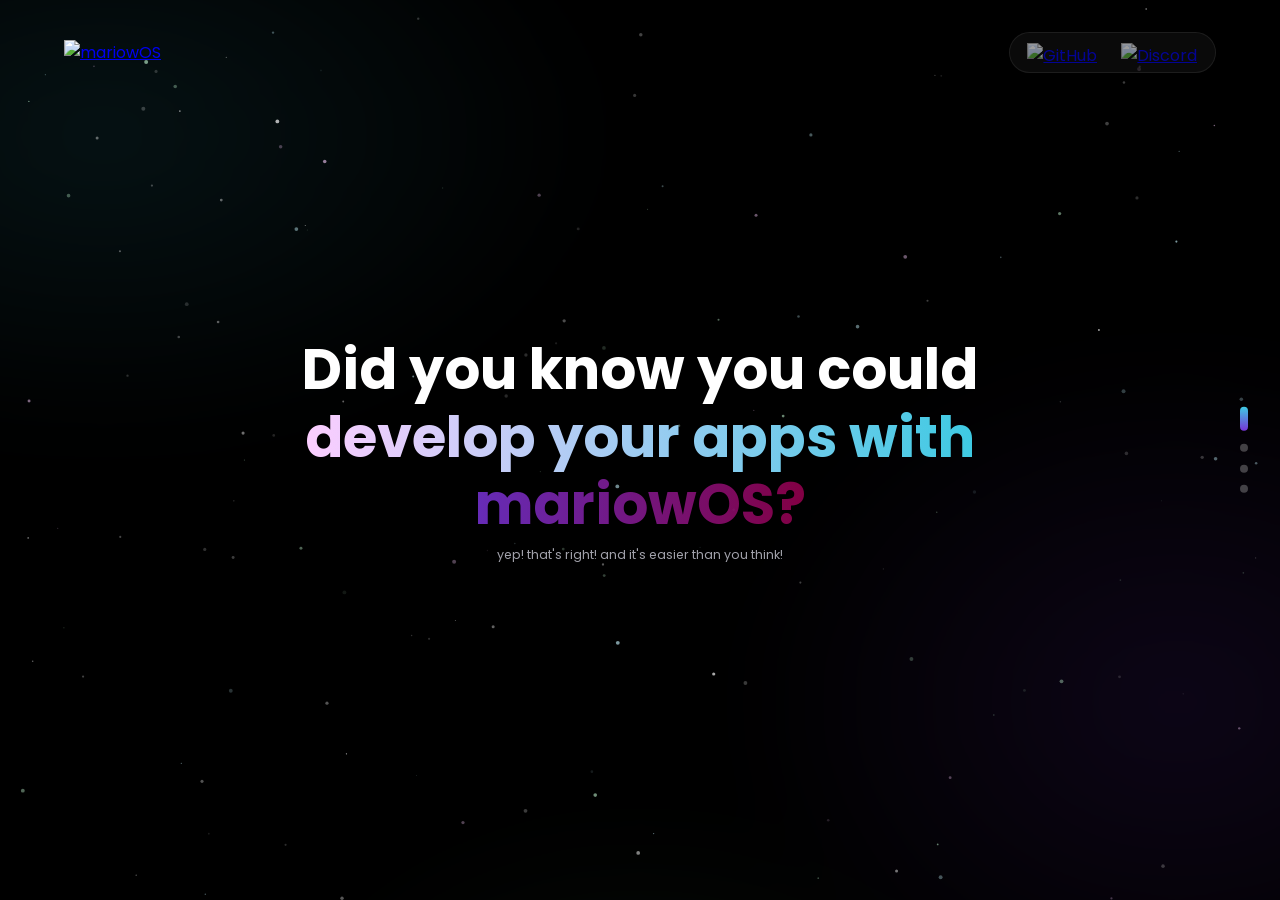
==== developers/index.html @ f4af9833 "Merge pull request #4 from diegoolivaa/main Fixed Design Flaws Part Two" ====
<!DOCTYPE html>
<html lang="en">

<head>
    <meta charset="UTF-8">
    <meta name="viewport" content="width=device-width, initial-scale=1.0">
    <title>mariowOS - Developer Page</title>
    <!-- Import Poppins Font -->
    <link rel="preconnect" href="https://fonts.googleapis.com">
    <link rel="preconnect" href="https://fonts.gstatic.com" crossorigin>
    <link href="https://fonts.googleapis.com/css2?family=Poppins:wght@400;600;700&display=swap" rel="stylesheet">
    <style>
        :root {
            --bg: #000000;
            --text-main: #ffffff;
            --text-sub: #a1a1aa;
            --border: rgba(255, 255, 255, 0.08);
            --glass: rgba(255, 255, 255, 0.04);
            --ease: cubic-bezier(0.16, 1, 0.3, 1);
        }

        html {
            -webkit-font-smoothing: antialiased;
        }

        ::selection {
            background: rgba(62, 202, 227, 0.35);
            color: #fff;
        }

        * {
            margin: 0;
            padding: 0;
            box-sizing: border-box;
            font-family: 'Poppins', sans-serif;
        }

        body {
            background-color: var(--bg);
            color: var(--text-main);
            overflow: hidden;
        }

        a:focus-visible {
            outline: 2px solid rgba(255, 255, 255, 0.6);
            outline-offset: 4px;
            border-radius: 8px;
        }

        /* Soft aurora glow behind the stars */
        .aurora {
            position: fixed;
            inset: -20%;
            z-index: 0;
            pointer-events: none;
            background:
                radial-gradient(40% 35% at 20% 25%, rgba(62, 202, 227, 0.09), transparent 70%),
                radial-gradient(35% 40% at 80% 70%, rgba(120, 52, 216, 0.11), transparent 70%),
                radial-gradient(30% 30% at 50% 100%, rgba(141, 255, 171, 0.05), transparent 70%);
            filter: blur(40px);
            animation: auroraDrift 30s ease-in-out infinite alternate;
        }

        @keyframes auroraDrift {
            0% {
                transform: translate3d(0, 0, 0) scale(1);
            }

            100% {
                transform: translate3d(-4%, 3%, 0) scale(1.08);
            }
        }

        @keyframes rotateAnim {
            0% {
                transform: rotate(0deg) scale(1);
            }

            25% {
                transform: rotate(-5deg) scale(1.1);
            }

            50% {
                transform: rotate(0deg) scale(1.15);
            }

            75% {
                transform: rotate(5deg) scale(1.1);
            }

            100% {
                transform: rotate(0deg) scale(1);
            }
        }

        /* Top Navigation Header */
        .top-nav {
            position: fixed;
            top: 0;
            left: 0;
            width: 100%;
            padding: 2rem 4rem;
            display: flex;
            justify-content: space-between;
            align-items: center;
            z-index: 100;
            pointer-events: none;
        }

        .nav-logo,
        .nav-links a {
            pointer-events: auto;
        }

        .nav-logo {
            height: 20px;
            width: auto;
            object-fit: contain;
        }

        .nav-links {
            display: flex;
            gap: 1.5rem;
            align-items: center;
            padding: 0.6rem 1.1rem;
            border-radius: 999px;
            background: var(--glass);
            border: 1px solid var(--border);
            backdrop-filter: blur(12px);
            -webkit-backdrop-filter: blur(12px);
            pointer-events: auto;
        }

        .nav-links a {
            display: flex;
        }

        .nav-links img {
            height: 20px;
            width: auto;
            object-fit: contain;
            opacity: 0.6;
            transition: opacity 0.3s ease, transform 0.3s var(--ease);
        }

        .nav-links img:hover {
            opacity: 1;
            transform: translateY(-1px);
        }

        /* Section progress dots */
        .section-dots {
            position: fixed;
            right: 2rem;
            top: 50%;
            transform: translateY(-50%);
            display: flex;
            flex-direction: column;
            gap: 0.8rem;
            z-index: 100;
        }

        .section-dots button {
            width: 8px;
            height: 8px;
            border-radius: 999px;
            border: none;
            padding: 0;
            cursor: pointer;
            background: rgba(255, 255, 255, 0.25);
            transition: height 0.5s var(--ease), background 0.5s ease;
        }

        .section-dots button:hover {
            background: rgba(255, 255, 255, 0.6);
        }

        .section-dots button.active {
            height: 24px;
            background: linear-gradient(180deg, #3ECAE3 0%, #7834D8 100%);
        }

        /* Interactive Star Canvas */
        #star-canvas {
            position: fixed;
            top: 0;
            left: 0;
            width: 100%;
            height: 100vh;
            height: 100dvh;
            z-index: 0;
            pointer-events: none;
        }

        /* Fullscreen Scroll Setup with Scrollbar Completely Hidden */
        .scroll-container {
            height: 100vh;
            height: 100dvh;
            width: 100%;
            overflow-y: scroll;
            scroll-snap-type: y mandatory;
            scroll-behavior: smooth;
            position: relative;
            z-index: 10;
            -ms-overflow-style: none;
            scrollbar-width: none;
        }

        .scroll-container::-webkit-scrollbar {
            display: none;
        }

        section {
            height: 100vh;
            height: 100dvh;
            width: 100%;
            scroll-snap-align: start;
            scroll-snap-stop: always;
            display: flex;
            flex-direction: column;
            justify-content: center;
            align-items: center;
            position: relative;
            padding: 0 10%;
        }

        /* ACode section: grows if the content needs more room, so nothing is ever clipped */
        section.acode-section {
            height: auto;
            min-height: 100vh;
            min-height: 100dvh;
            padding: 4.5rem 10% 1.5rem;
        }

        /* Footer section: short, snaps to the END so it can always be reached */
        section.footer-section {
            height: auto;
            min-height: 0;
            justify-content: flex-end;
            padding: 2rem 10% 0;
            scroll-snap-align: end;
            scroll-snap-stop: normal;
        }

        /* Silky smooth scroll animation states */
        .fade-element {
            opacity: 0;
            transform: translateY(40px);
            transition: opacity 1.6s cubic-bezier(0.16, 1, 0.3, 1), transform 1.6s cubic-bezier(0.16, 1, 0.3, 1);
        }

        /* transform: none (not translateY(0)) so the element isn't left on a blurry GPU layer */
        .fade-element.visible {
            opacity: 1;
            transform: none;
        }

        /* Main Container */
        .main-container {
            position: relative;
            z-index: 10;
            display: flex;
            flex-direction: column;
            align-items: center;
            justify-content: center;
            max-width: 1200px;
            margin: 0 auto;
            width: 100%;
            gap: clamp(2rem, 5vw, 4rem);
        }

        /* Image frame.
           Its width is worked out from the screenshot's real aspect ratio (--img-ratio, set by the
           script below), so the image is as big as the screen allows, without bars, cropping or stretching. */
        .acode-wrap {
            --pad: clamp(0.45rem, 1.2vw, 0.8rem);
            --img-h: max(16rem, calc(100vh - 20rem));
            position: relative;
            isolation: isolate;
            width: min(100%, calc(var(--img-h) * var(--img-ratio, 1.7778) + var(--pad) * 2 + 2px));
            margin: clamp(0.6rem, 2vw, 1.2rem) auto;
            padding: var(--pad);
            overflow: hidden;
            border: 1px solid rgba(255, 255, 255, 0.14);
            border-radius: 22px;
            background: linear-gradient(145deg, rgba(255, 255, 255, 0.1), rgba(255, 255, 255, 0.025));
            box-shadow: 0 24px 80px rgba(0, 0, 0, 0.4), inset 0 1px rgba(255, 255, 255, 0.08);
        }

        @supports (height: 100dvh) {
            .acode-wrap {
                --img-h: max(16rem, calc(100dvh - 20rem));
            }
        }

        .acode-wrap::before {
            content: "";
            position: absolute;
            inset: 18% 10%;
            z-index: -1;
            border-radius: inherit;
            background: linear-gradient(90deg, #ff4400, #0059ff);
            filter: blur(48px);
            opacity: 0.3;
            pointer-events: none;
        }

        .ui-image {
            display: block;
            width: 100%;
            height: auto;
            border-radius: 15px;
            image-rendering: auto;
        }

        /* Section Blocks */
        .download-section {
            text-align: center;
            width: 100%;
            max-width: 850px;
            padding: 1rem 0;
        }

        #present {
            overflow: hidden;
            border-top: 1px solid rgba(255, 255, 255, 0.08);
            border-bottom: 1px solid rgba(255, 255, 255, 0.08);
            background: radial-gradient(ellipse at center, rgba(62, 202, 227, 0.1), transparent 58%);
        }

        #acode {
            width: 100%;
            display: grid;
            place-items: center;
            padding: 0.5rem 0;
        }

        #acode .fade-element {
            width: 100%;
            max-width: 1200px;
            margin-inline: auto;
            text-align: center;
            padding: clamp(1rem, 2.4vw, 1.6rem);
            border: 1px solid var(--border);
            border-radius: 28px;
            background: linear-gradient(155deg, rgba(255, 255, 255, 0.055), rgba(255, 255, 255, 0.015));
            box-shadow: 0 24px 70px rgba(0, 0, 0, 0.24);
        }

        #acode h3 {
            margin: 0 0 0.6rem;
            font-size: clamp(1.4rem, 3vw, 2.2rem);
            line-height: 1.2;
            letter-spacing: -0.035em;
        }

        #acode .fade-element>p {
            max-width: 650px;
            margin: 0 auto;
            line-height: 1.6;
        }

        #acode .fade-element>p strong {
            color: #fff;
        }

        .present-copy {
            position: relative;
            z-index: 1;
            padding: 2rem;
            text-align: center;
            clip-path: inset(0 50% 0 50%);
            opacity: 0;
            transform: translateY(24px) scale(0.96);
            transition: clip-path 1.1s var(--ease), opacity 0.7s ease, transform 1s var(--ease);
        }

        #present.is-visible .present-copy {
            clip-path: inset(0);
            opacity: 1;
            transform: translateY(0) scale(1);
        }

        .present-copy p {
            margin-bottom: 0.75rem;
            color: #b9dff0;
            font-size: 0.85rem;
            letter-spacing: 0.28em;
            text-transform: uppercase;
        }

        .present-copy h2 {
            margin: 0;
            font-size: clamp(2.5rem, 8vw, 6.5rem);
            line-height: 1.05;
            letter-spacing: -0.055em;
            background: linear-gradient(100deg, #fff 15%, #bcecff 50%, #d8b8ff 85%);
            -webkit-background-clip: text;
            background-clip: text;
            -webkit-text-fill-color: transparent;
            color: transparent;
        }

        .present-confetti {
            position: absolute;
            inset: 0;
            z-index: 0;
            width: 100%;
            height: 100%;
            pointer-events: none;
        }

        .present-scroll-hint {
            position: absolute;
            bottom: 2rem;
            left: 50%;
            transform: translateX(-50%);
            color: rgba(255, 255, 255, 0.55);
            font-size: 0.72rem;
            letter-spacing: 0.16em;
            text-transform: uppercase;
        }

        h1 {
            font-size: clamp(2rem, 4vw + 1rem, 3.5rem);
            font-weight: 700;
            margin-bottom: 0.4rem;
            line-height: 1.2;
        }

        h2 {
            font-size: clamp(1.4rem, 2.5vw + 0.5rem, 2rem);
            font-weight: 700;
            margin-bottom: 0.4rem;
        }

        p {
            font-size: clamp(0.9rem, 1vw + 0.2rem, 1.1rem);
            color: var(--text-sub);
            line-height: 1.4;
        }

        /* Gradients */
        .text-gradient-switch {
            background: linear-gradient(90deg, #FCCEFF 0%, #3ECAE3 100%);
            -webkit-background-clip: text;
            background-clip: text;
            -webkit-text-fill-color: transparent;
        }

        .text-gradient-bounce {
            display: inline-block;
            background: linear-gradient(90deg, #7834D8 0%, #99004F 100%);
            -webkit-background-clip: text;
            background-clip: text;
            -webkit-text-fill-color: transparent;
            opacity: 0.85;
            transition: transform 0.4s var(--ease), opacity 0.3s ease;
        }

        .text-gradient-bounce:hover {
            opacity: 1;
        }

        /* Footer */
        footer {
            width: 100%;
            max-width: 1200px;
            display: flex;
            justify-content: space-between;
            align-items: flex-end;
            padding-bottom: 3vh;
            border-top: 1px solid rgba(255, 255, 255, 0.1);
            padding-top: 2rem;
            font-size: 0.85rem;
        }

        .footer-lists {
            display: flex;
            gap: 3rem;
        }

        .footer-lists ul {
            list-style-type: none;
            color: var(--text-sub);
        }

        .footer-lists li {
            margin-bottom: 0.5rem;
        }

        .footer-right {
            text-align: right;
            display: flex;
            flex-direction: column;
            gap: 0.5rem;
        }

        .footer-right a {
            color: var(--text-sub);
            text-decoration: none;
            transition: color 0.3s ease;
        }

        .footer-right a:hover {
            color: var(--text-main);
        }

        /* --- Mobile Responsive Layout --- */
        @media (max-width: 900px) {
            .top-nav {
                padding: 1.5rem 2rem;
            }

            .nav-links {
                padding: 0.5rem 0.9rem;
                gap: 1.1rem;
            }

            section {
                padding: 5rem 5% 3rem 5%;
                height: auto;
                min-height: 100vh;
                min-height: 100dvh;
            }

            section.acode-section {
                padding: 5rem 5% 2rem 5%;
            }

            section.footer-section {
                min-height: 0;
                padding: 1.5rem 5% 0;
            }

            #present {
                height: auto;
                min-height: 68vh;
                min-height: 68dvh;
            }

            #acode .fade-element {
                padding: 1.4rem 1rem;
                border-radius: 22px;
            }

            .acode-wrap {
                width: 100%;
                border-radius: 16px;
            }

            .ui-image {
                border-radius: 10px;
            }

            h1 {
                font-size: 1.8rem;
            }

            h2 {
                font-size: 1.4rem;
            }

            footer {
                flex-direction: column;
                align-items: center;
                text-align: center;
                gap: 1.5rem;
                padding-top: 1.5rem;
            }

            .footer-lists {
                flex-direction: column;
                gap: 1rem;
            }

            .footer-right {
                text-align: center;
            }

            .section-dots {
                display: none;
            }
        }

        @media (prefers-reduced-motion: reduce) {

            *,
            *::before,
            *::after {
                animation: none !important;
                transition-duration: 0.01ms !important;
            }

            .scroll-container {
                scroll-behavior: auto;
            }
        }
    </style>
</head>

<body>

    <!-- Header Navigation -->
    <header class="top-nav">
        <a href="https://mariowos.github.io/">
            <img src="./mariowos-icon.png" alt="mariowOS" class="nav-logo">
        </a>
        <div class="nav-links">
            <a href="https://github.com/mariowOS/" target="_blank" rel="noopener noreferrer"><img src="./github.webp"
                    alt="GitHub"></a>
            <a href="https://discord.gg/QxjDUeQGMu" target="_blank" rel="noopener noreferrer"><img src="./discord.webp"
                    alt="Discord"></a>
        </div>
    </header>

    <div class="aurora" aria-hidden="true"></div>
    <canvas id="star-canvas"></canvas>

    <!-- Section progress dots -->
    <nav class="section-dots" aria-label="Sections"></nav>

    <div class="scroll-container">
        <!-- Section 1: Intro -->
        <section>
            <div class="main-container">
                <div class="download-section fade-element visible">
                    <h1>Did you know you could <br><span class="text-gradient-switch">develop your apps with
                        </span><span class="text-gradient-bounce"> mariowOS?</span></h1>
                    <p style="margin-top: 0.5rem; font-size: 0.78rem;">yep! that's right! and it's easier than you
                        think!</p>
                </div>
            </div>
        </section>

        <!-- Section 2: Present -->
        <section id="present" aria-label="Introducing ACode">
            <canvas class="present-confetti" aria-hidden="true"></canvas>
            <div class="present-copy">
                <p>for mariowOS devs</p>
                <h2>meet ACode</h2>
            </div>
            <span class="present-scroll-hint" aria-hidden="true">scroll down ↓</span>
        </section>

        <!-- Section 3: ACode -->
        <section class="acode-section">
            <div class="main-container" style="width: 100%;">
                <div id="acode">
                    <div class="fade-element">
                        <h3>ACode, your way of developing</h3>
                        <div class="acode-wrap">
                            <img src="./acode.png" alt="ACode Interface" class="ui-image">
                        </div>
                        <p><strong>Based off monaco</strong>, lets you develop apps for mariowOS and/or web-apps with
                            run, builder and terminal integration</p>
                    </div>
                </div>
            </div>
        </section>

        <!-- Section 4: Footer -->
        <section class="footer-section">
            <footer class="fade-element">
                <div>
                    <h2 style="margin: 0; font-size: 1.3rem;">mariowstech</h2>
                    <p style="margin: 0; font-size: 0.8rem; margin-top: 5px;">Made with
                        <svg style="width:12px; vertical-align:middle; fill:#ff6b81;" viewBox="0 0 24 24">
                            <path
                                d="M12 21.35l-1.45-1.32C5.4 15.36 2 12.28 2 8.5 2 5.42 4.42 3 7.5 3c1.74 0 3.41.81 4.5 2.09C13.09 3.81 14.76 3 16.5 3 19.58 3 22 5.42 22 8.5c0 3.78-3.4 6.86-8.55 11.54L12 21.35z" />
                        </svg> by
                    </p>
                </div>
                <div class="footer-lists">
                    <ul>
                        <li>@davidjone16</li>
                        <li>@erti</li>
                        <li>@kevadesu</li>
                    </ul>
                    <ul>
                        <li>@kianish</li>
                        <li>@diegoolivaa</li>
                        <li>and you!</li>
                    </ul>
                </div>
                <div class="footer-right">
                    <a href="https://mariowos.github.io/security">Security bulletins</a>
                    <a href="#">Join beta</a>
                </div>
            </footer>
        </section>
    </div>

    <script>
        // Star Canvas
        const canvas = document.getElementById('star-canvas');
        const ctx = canvas.getContext('2d');
        let width, height;
        let stars = [];

        function initCanvas() {
            width = canvas.width = window.innerWidth;
            height = canvas.height = window.innerHeight;
            stars = [];
            for (let i = 0; i < 150; i++) {
                stars.push(new Star());
            }
        }

        window.addEventListener('resize', initCanvas);

        class Star {
            constructor() {
                this.x = Math.random() * width;
                this.y = Math.random() * height;
                this.size = Math.random() * 1.5 + 0.5;
                this.speedX = (Math.random() - 0.5) * 0.08;
                this.speedY = (Math.random() - 0.5) * 0.08;
                this.alpha = Math.random() * 0.4 + 0.3;
                this.phase = Math.random() * Math.PI * 2;
                this.twinkle = Math.random() * 0.02 + 0.005;
                const tints = ['255, 255, 255', '255, 255, 255', '255, 255, 255', '252, 206, 255', '190, 235, 245', '200, 255, 215'];
                this.tint = tints[Math.floor(Math.random() * tints.length)];
            }
            update() {
                this.x += this.speedX;
                this.y += this.speedY;
                if (this.x < 0) this.x = width;
                if (this.x > width) this.x = 0;
                if (this.y < 0) this.y = height;
                if (this.y > height) this.y = 0;
                this.phase += this.twinkle;
            }
            draw() {
                const a = this.alpha * (0.65 + 0.35 * Math.sin(this.phase));
                ctx.fillStyle = `rgba(${this.tint}, ${a})`;
                ctx.beginPath();
                ctx.arc(this.x, this.y, this.size, 0, Math.PI * 2);
                ctx.fill();
            }
        }

        function animateCanvas() {
            ctx.clearRect(0, 0, width, height);
            stars.forEach(star => {
                star.update();
                star.draw();
            });
            requestAnimationFrame(animateCanvas);
        }

        initCanvas();
        animateCanvas();

        // ACode screenshot: feed its real aspect ratio to the CSS so it can be sized exactly
        const acodeImg = document.querySelector('.ui-image');
        const acodeWrap = document.querySelector('.acode-wrap');

        function setAcodeRatio() {
            if (acodeImg.naturalWidth && acodeImg.naturalHeight) {
                acodeWrap.style.setProperty('--img-ratio', (acodeImg.naturalWidth / acodeImg.naturalHeight).toFixed(4));
            }
        }

        if (acodeImg.complete) setAcodeRatio();
        acodeImg.addEventListener('load', setAcodeRatio);

        // Fade-in on scroll
        const fadeObserver = new IntersectionObserver((entries) => {
            entries.forEach(entry => {
                if (entry.isIntersecting) entry.target.classList.add('visible');
            });
        }, { threshold: 0.3 });

        document.querySelectorAll('.fade-element').forEach(el => fadeObserver.observe(el));

        // Section progress dots
        const scroller = document.querySelector('.scroll-container');
        const sections = document.querySelectorAll('.scroll-container section');
        const dotsNav = document.querySelector('.section-dots');
        const dots = Array.from(sections).map((section, i) => {
            const dot = document.createElement('button');
            dot.setAttribute('aria-label', `Go to section ${i + 1}`);
            dot.addEventListener('click', () => section.scrollIntoView({ behavior: 'smooth' }));
            dotsNav.appendChild(dot);
            return dot;
        });

        // The footer section is short, so the active dot is the section taking up most of the
        // screen, and the last dot as soon as the page is scrolled to the very bottom.
        function updateDots() {
            const box = scroller.getBoundingClientRect();
            let activeIndex = 0;
            let bestVisible = -1;
            sections.forEach((section, i) => {
                const r = section.getBoundingClientRect();
                const visible = Math.max(0, Math.min(r.bottom, box.bottom) - Math.max(r.top, box.top));
                if (visible > bestVisible) {
                    bestVisible = visible;
                    activeIndex = i;
                }
            });
            if (scroller.scrollTop + scroller.clientHeight >= scroller.scrollHeight - 2) {
                activeIndex = sections.length - 1;
            }
            dots.forEach((d, i) => d.classList.toggle('active', i === activeIndex));
        }

        let dotsTicking = false;
        scroller.addEventListener('scroll', () => {
            if (dotsTicking) return;
            dotsTicking = true;
            requestAnimationFrame(() => {
                updateDots();
                dotsTicking = false;
            });
        }, { passive: true });
        window.addEventListener('resize', updateDots);
        updateDots();

        // Confetti script
        const presentSection = document.getElementById('present');
        const confettiCanvas = presentSection.querySelector('.present-confetti');
        const confettiContext = confettiCanvas.getContext('2d');
        const confettiColors = ['#3ECAE3', '#FCCEFF', '#8DFFAB', '#FFAA8B', '#ffffff', '#7834D8'];
        let confettiPieces = [];
        let confettiFrame;

        function resizeConfettiCanvas() {
            const bounds = presentSection.getBoundingClientRect();
            const pixelRatio = Math.min(window.devicePixelRatio || 1, 2);
            confettiCanvas.width = bounds.width * pixelRatio;
            confettiCanvas.height = bounds.height * pixelRatio;
            confettiContext.setTransform(pixelRatio, 0, 0, pixelRatio, 0, 0);
        }

        function popConfetti() {
            if (window.matchMedia('(prefers-reduced-motion: reduce)').matches) return;
            const bounds = presentSection.getBoundingClientRect();
            resizeConfettiCanvas();
            const colors = confettiColors;
            for (let i = 0; i < 150; i++) {
                const angle = Math.random() * Math.PI * 2;
                const speed = 3 + Math.random() * 8;
                confettiPieces.push({
                    x: bounds.width * (0.2 + Math.random() * 0.6),
                    y: bounds.height * (0.35 + Math.random() * 0.35),
                    vx: Math.cos(angle) * speed,
                    vy: Math.sin(angle) * speed - 3,
                    size: 4 + Math.random() * 7,
                    rotation: Math.random() * Math.PI,
                    spin: (Math.random() - 0.5) * 0.24,
                    color: colors[Math.floor(Math.random() * colors.length)],
                    life: 1
                });
            }
            if (!confettiFrame) animateConfetti();
        }

        function animateConfetti() {
            const bounds = presentSection.getBoundingClientRect();
            confettiContext.clearRect(0, 0, bounds.width, bounds.height);
            confettiPieces = confettiPieces.filter(piece => piece.life > 0);
            confettiPieces.forEach(piece => {
                piece.x += piece.vx;
                piece.y += piece.vy;
                piece.vy += 0.13;
                piece.vx *= 0.995;
                piece.rotation += piece.spin;
                piece.life -= 0.009;

                confettiContext.save();
                confettiContext.globalAlpha = Math.min(1, piece.life * 2);
                confettiContext.translate(piece.x, piece.y);
                confettiContext.rotate(piece.rotation);
                confettiContext.fillStyle = piece.color;
                confettiContext.fillRect(-piece.size / 2, -piece.size / 3, piece.size, piece.size * 0.65);
                confettiContext.restore();
            });

            if (confettiPieces.length) {
                confettiFrame = requestAnimationFrame(animateConfetti);
            } else {
                confettiFrame = null;
            }
        }

        resizeConfettiCanvas();
        window.addEventListener('resize', resizeConfettiCanvas);

        const presentObserver = new IntersectionObserver(entries => {
            if (entries.some(entry => entry.isIntersecting)) {
                presentSection.classList.add('is-visible');
                popConfetti();
                presentObserver.disconnect();
            }
        }, { threshold: 0.45 });

        presentObserver.observe(presentSection);
    </script>
</body>

</html>
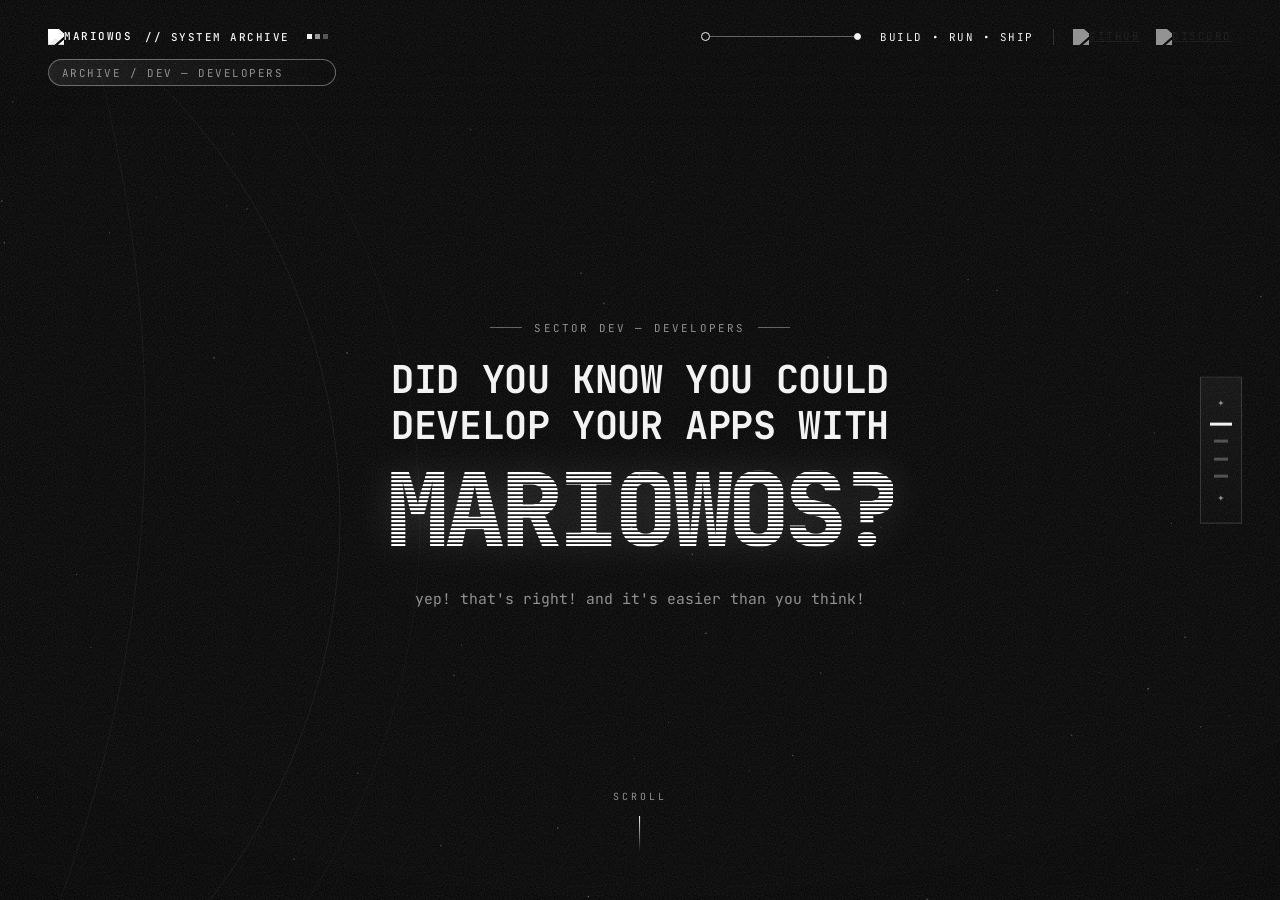
==== commit 73ff72e3: "Redesign the site in the Black Halo style and add developer docs - Monochrome HUD look across every " ====
--- a/developers/index.html
+++ b/developers/index.html
@@ -5,204 +5,26 @@
     <meta charset="UTF-8">
     <meta name="viewport" content="width=device-width, initial-scale=1.0">
     <title>mariowOS - Developer Page</title>
-    <!-- Import Poppins Font -->
     <link rel="preconnect" href="https://fonts.googleapis.com">
     <link rel="preconnect" href="https://fonts.gstatic.com" crossorigin>
-    <link href="https://fonts.googleapis.com/css2?family=Poppins:wght@400;600;700&display=swap" rel="stylesheet">
+    <link
+        href="https://fonts.googleapis.com/css2?family=JetBrains+Mono:wght@300;400;500;700;800&family=Poppins:wght@600;700&display=swap"
+        rel="stylesheet">
+    <link rel="stylesheet" href="../theme/halo.css">
     <style>
-        :root {
-            --bg: #000000;
-            --text-main: #ffffff;
-            --text-sub: #a1a1aa;
-            --border: rgba(255, 255, 255, 0.08);
-            --glass: rgba(255, 255, 255, 0.04);
-            --ease: cubic-bezier(0.16, 1, 0.3, 1);
-        }
-
-        html {
-            -webkit-font-smoothing: antialiased;
-        }
-
-        ::selection {
-            background: rgba(62, 202, 227, 0.35);
-            color: #fff;
-        }
-
-        * {
-            margin: 0;
-            padding: 0;
-            box-sizing: border-box;
-            font-family: 'Poppins', sans-serif;
-        }
-
         body {
-            background-color: var(--bg);
-            color: var(--text-main);
             overflow: hidden;
         }
 
-        a:focus-visible {
-            outline: 2px solid rgba(255, 255, 255, 0.6);
-            outline-offset: 4px;
-            border-radius: 8px;
-        }
-
-        /* Soft aurora glow behind the stars */
-        .aurora {
-            position: fixed;
-            inset: -20%;
-            z-index: 0;
-            pointer-events: none;
-            background:
-                radial-gradient(40% 35% at 20% 25%, rgba(62, 202, 227, 0.09), transparent 70%),
-                radial-gradient(35% 40% at 80% 70%, rgba(120, 52, 216, 0.11), transparent 70%),
-                radial-gradient(30% 30% at 50% 100%, rgba(141, 255, 171, 0.05), transparent 70%);
-            filter: blur(40px);
-            animation: auroraDrift 30s ease-in-out infinite alternate;
-        }
-
-        @keyframes auroraDrift {
-            0% {
-                transform: translate3d(0, 0, 0) scale(1);
-            }
-
-            100% {
-                transform: translate3d(-4%, 3%, 0) scale(1.08);
-            }
-        }
-
-        @keyframes rotateAnim {
-            0% {
-                transform: rotate(0deg) scale(1);
-            }
-
-            25% {
-                transform: rotate(-5deg) scale(1.1);
-            }
-
-            50% {
-                transform: rotate(0deg) scale(1.15);
-            }
-
-            75% {
-                transform: rotate(5deg) scale(1.1);
-            }
-
-            100% {
-                transform: rotate(0deg) scale(1);
-            }
-        }
-
-        /* Top Navigation Header */
-        .top-nav {
-            position: fixed;
-            top: 0;
-            left: 0;
-            width: 100%;
-            padding: 2rem 4rem;
-            display: flex;
-            justify-content: space-between;
-            align-items: center;
-            z-index: 100;
-            pointer-events: none;
-        }
-
-        .nav-logo,
-        .nav-links a {
-            pointer-events: auto;
-        }
-
-        .nav-logo {
-            height: 20px;
-            width: auto;
-            object-fit: contain;
-        }
-
-        .nav-links {
-            display: flex;
-            gap: 1.5rem;
-            align-items: center;
-            padding: 0.6rem 1.1rem;
-            border-radius: 999px;
-            background: var(--glass);
-            border: 1px solid var(--border);
-            backdrop-filter: blur(12px);
-            -webkit-backdrop-filter: blur(12px);
-            pointer-events: auto;
-        }
-
-        .nav-links a {
-            display: flex;
-        }
-
-        .nav-links img {
-            height: 20px;
-            width: auto;
-            object-fit: contain;
-            opacity: 0.6;
-            transition: opacity 0.3s ease, transform 0.3s var(--ease);
-        }
-
-        .nav-links img:hover {
-            opacity: 1;
-            transform: translateY(-1px);
-        }
-
-        /* Section progress dots */
-        .section-dots {
-            position: fixed;
-            right: 2rem;
-            top: 50%;
-            transform: translateY(-50%);
-            display: flex;
-            flex-direction: column;
-            gap: 0.8rem;
-            z-index: 100;
-        }
-
-        .section-dots button {
-            width: 8px;
-            height: 8px;
-            border-radius: 999px;
-            border: none;
-            padding: 0;
-            cursor: pointer;
-            background: rgba(255, 255, 255, 0.25);
-            transition: height 0.5s var(--ease), background 0.5s ease;
-        }
-
-        .section-dots button:hover {
-            background: rgba(255, 255, 255, 0.6);
-        }
-
-        .section-dots button.active {
-            height: 24px;
-            background: linear-gradient(180deg, #3ECAE3 0%, #7834D8 100%);
-        }
-
-        /* Interactive Star Canvas */
-        #star-canvas {
-            position: fixed;
-            top: 0;
-            left: 0;
-            width: 100%;
+        .scroll-container {
+            position: relative;
+            z-index: 10;
             height: 100vh;
             height: 100dvh;
-            z-index: 0;
-            pointer-events: none;
-        }
-
-        /* Fullscreen Scroll Setup with Scrollbar Completely Hidden */
-        .scroll-container {
-            height: 100vh;
-            height: 100dvh;
-            width: 100%;
             overflow-y: scroll;
+            overflow-x: hidden;
             scroll-snap-type: y mandatory;
             scroll-behavior: smooth;
-            position: relative;
-            z-index: 10;
-            -ms-overflow-style: none;
             scrollbar-width: none;
         }
 
@@ -211,465 +33,296 @@
         }
 
         section {
-            height: 100vh;
-            height: 100dvh;
-            width: 100%;
-            scroll-snap-align: start;
-            scroll-snap-stop: always;
-            display: flex;
-            flex-direction: column;
-            justify-content: center;
-            align-items: center;
             position: relative;
-            padding: 0 10%;
-        }
-
-        /* ACode section: grows if the content needs more room, so nothing is ever clipped */
-        section.acode-section {
-            height: auto;
             min-height: 100vh;
             min-height: 100dvh;
-            padding: 4.5rem 10% 1.5rem;
-        }
-
-        /* Footer section: short, snaps to the END so it can always be reached */
-        section.footer-section {
-            height: auto;
-            min-height: 0;
-            justify-content: flex-end;
-            padding: 2rem 10% 0;
-            scroll-snap-align: end;
-            scroll-snap-stop: normal;
-        }
-
-        /* Silky smooth scroll animation states */
-        .fade-element {
-            opacity: 0;
-            transform: translateY(40px);
-            transition: opacity 1.6s cubic-bezier(0.16, 1, 0.3, 1), transform 1.6s cubic-bezier(0.16, 1, 0.3, 1);
-        }
-
-        /* transform: none (not translateY(0)) so the element isn't left on a blurry GPU layer */
-        .fade-element.visible {
-            opacity: 1;
-            transform: none;
-        }
-
-        /* Main Container */
-        .main-container {
-            position: relative;
-            z-index: 10;
+            scroll-snap-align: start;
             display: flex;
             flex-direction: column;
             align-items: center;
             justify-content: center;
-            max-width: 1200px;
-            margin: 0 auto;
+            padding: 7rem 9% 5rem;
+            text-align: center;
+        }
+
+        section.footer-section {
+            min-height: 0;
+            padding: 0;
+            text-align: left;
+            scroll-snap-align: end;
+        }
+
+        /* Right rail (section nav) */
+        .rail {
+            position: fixed;
+            right: calc(var(--gutter) - 0.6rem);
+            top: 50%;
+            transform: translateY(-50%);
+            z-index: 100;
+            display: flex;
+            flex-direction: column;
+            align-items: center;
+            gap: 0.9rem;
+            padding: 1.2rem 0.55rem;
+            border: 1px solid var(--line);
+            background: linear-gradient(180deg, rgba(255, 255, 255, 0.05), rgba(255, 255, 255, 0.01));
+        }
+
+        .rail::before,
+        .rail::after {
+            content: "✦";
+            font-size: 0.7rem;
+            color: var(--ink-sub);
+            line-height: 1;
+        }
+
+        .rail button {
+            width: 14px;
+            height: 3px;
+            border: none;
+            padding: 0;
+            cursor: pointer;
+            background: var(--ink-dim);
+            transition: background 0.4s ease, width 0.5s var(--ease);
+        }
+
+        .rail button:hover {
+            background: var(--ink-sub);
+        }
+
+        .rail button.active {
+            background: var(--ink);
+            width: 22px;
+        }
+
+        /* Intro */
+        .intro h1 {
+            font-size: clamp(1.4rem, 3vw, 2.6rem);
+            max-width: 22ch;
+        }
+
+        .intro .big-word {
+            font-size: clamp(2.6rem, 8vw, 7rem);
+        }
+
+        .intro p {
+            margin-top: 1.4rem;
+        }
+
+        .scroll-hint {
+            position: absolute;
+            bottom: 3rem;
+            left: 50%;
+            transform: translateX(-50%);
+            font-size: 0.62rem;
+            letter-spacing: 0.3em;
+            text-transform: uppercase;
+            color: var(--ink-sub);
+            display: flex;
+            flex-direction: column;
+            align-items: center;
+            gap: 0.8rem;
+        }
+
+        .scroll-hint::after {
+            content: "";
+            width: 1px;
+            height: 36px;
+            background: linear-gradient(to bottom, #fff, transparent);
+            transform-origin: top;
+            animation: scrollLine 2.2s var(--ease) infinite;
+        }
+
+        @keyframes scrollLine {
+            0% {
+                transform: scaleY(0);
+                opacity: 1;
+            }
+
+            60% {
+                transform: scaleY(1);
+                opacity: 1;
+            }
+
+            100% {
+                transform: scaleY(1);
+                opacity: 0;
+            }
+        }
+
+        /* Present: "meet ACode" */
+        #present {
+            overflow: hidden;
+        }
+
+        .present-confetti {
+            position: absolute;
+            inset: 0;
             width: 100%;
-            gap: clamp(2rem, 5vw, 4rem);
-        }
-
-        /* Image frame.
-           Its width is worked out from the screenshot's real aspect ratio (--img-ratio, set by the
-           script below), so the image is as big as the screen allows, without bars, cropping or stretching. */
-        .acode-wrap {
-            --pad: clamp(0.45rem, 1.2vw, 0.8rem);
-            --img-h: max(16rem, calc(100vh - 20rem));
+            height: 100%;
+            pointer-events: none;
+            z-index: 0;
+        }
+
+        .present-copy {
             position: relative;
-            isolation: isolate;
-            width: min(100%, calc(var(--img-h) * var(--img-ratio, 1.7778) + var(--pad) * 2 + 2px));
-            margin: clamp(0.6rem, 2vw, 1.2rem) auto;
-            padding: var(--pad);
-            overflow: hidden;
-            border: 1px solid rgba(255, 255, 255, 0.14);
-            border-radius: 22px;
-            background: linear-gradient(145deg, rgba(255, 255, 255, 0.1), rgba(255, 255, 255, 0.025));
-            box-shadow: 0 24px 80px rgba(0, 0, 0, 0.4), inset 0 1px rgba(255, 255, 255, 0.08);
-        }
-
-        @supports (height: 100dvh) {
-            .acode-wrap {
-                --img-h: max(16rem, calc(100dvh - 20rem));
-            }
-        }
-
-        .acode-wrap::before {
-            content: "";
-            position: absolute;
-            inset: 18% 10%;
-            z-index: -1;
-            border-radius: inherit;
-            background: linear-gradient(90deg, #ff4400, #0059ff);
-            filter: blur(48px);
-            opacity: 0.3;
-            pointer-events: none;
-        }
-
-        .ui-image {
+            z-index: 1;
+            opacity: 0;
+            transform: scale(0.92);
+            filter: blur(10px);
+            transition: opacity 1.4s var(--ease), transform 1.4s var(--ease), filter 1.4s var(--ease);
+        }
+
+        #present.is-visible .present-copy {
+            opacity: 1;
+            transform: none;
+            filter: none;
+        }
+
+        .present-copy h2 {
+            font-size: clamp(3rem, 11vw, 9.5rem);
+            font-weight: 800;
+            letter-spacing: -0.05em;
+            line-height: 1;
+        }
+
+        /* ACode */
+        .acode-section h3 {
+            font-size: clamp(1.1rem, 2vw, 1.6rem);
+            margin-bottom: 2.4rem;
+        }
+
+        .acode-frame {
+            width: min(980px, 100%);
+            margin: 0 auto 3rem;
+        }
+
+        .acode-frame img {
             display: block;
             width: 100%;
             height: auto;
-            border-radius: 15px;
-            image-rendering: auto;
-        }
-
-        /* Section Blocks */
-        .download-section {
-            text-align: center;
-            width: 100%;
-            max-width: 850px;
-            padding: 1rem 0;
-        }
-
-        #present {
-            overflow: hidden;
-            border-top: 1px solid rgba(255, 255, 255, 0.08);
-            border-bottom: 1px solid rgba(255, 255, 255, 0.08);
-            background: radial-gradient(ellipse at center, rgba(62, 202, 227, 0.1), transparent 58%);
-        }
-
-        #acode {
-            width: 100%;
-            display: grid;
-            place-items: center;
-            padding: 0.5rem 0;
-        }
-
-        #acode .fade-element {
-            width: 100%;
-            max-width: 1200px;
-            margin-inline: auto;
-            text-align: center;
-            padding: clamp(1rem, 2.4vw, 1.6rem);
-            border: 1px solid var(--border);
-            border-radius: 28px;
-            background: linear-gradient(155deg, rgba(255, 255, 255, 0.055), rgba(255, 255, 255, 0.015));
-            box-shadow: 0 24px 70px rgba(0, 0, 0, 0.24);
-        }
-
-        #acode h3 {
-            margin: 0 0 0.6rem;
-            font-size: clamp(1.4rem, 3vw, 2.2rem);
-            line-height: 1.2;
-            letter-spacing: -0.035em;
-        }
-
-        #acode .fade-element>p {
-            max-width: 650px;
+            max-height: 50vh;
+            object-fit: contain;
+        }
+
+        .acode-section p {
+            max-width: 60ch;
             margin: 0 auto;
-            line-height: 1.6;
-        }
-
-        #acode .fade-element>p strong {
-            color: #fff;
-        }
-
-        .present-copy {
-            position: relative;
-            z-index: 1;
-            padding: 2rem;
-            text-align: center;
-            clip-path: inset(0 50% 0 50%);
-            opacity: 0;
-            transform: translateY(24px) scale(0.96);
-            transition: clip-path 1.1s var(--ease), opacity 0.7s ease, transform 1s var(--ease);
-        }
-
-        #present.is-visible .present-copy {
-            clip-path: inset(0);
-            opacity: 1;
-            transform: translateY(0) scale(1);
-        }
-
-        .present-copy p {
-            margin-bottom: 0.75rem;
-            color: #b9dff0;
-            font-size: 0.85rem;
-            letter-spacing: 0.28em;
-            text-transform: uppercase;
-        }
-
-        .present-copy h2 {
-            margin: 0;
-            font-size: clamp(2.5rem, 8vw, 6.5rem);
-            line-height: 1.05;
-            letter-spacing: -0.055em;
-            background: linear-gradient(100deg, #fff 15%, #bcecff 50%, #d8b8ff 85%);
-            -webkit-background-clip: text;
-            background-clip: text;
-            -webkit-text-fill-color: transparent;
-            color: transparent;
-        }
-
-        .present-confetti {
-            position: absolute;
-            inset: 0;
-            z-index: 0;
-            width: 100%;
-            height: 100%;
-            pointer-events: none;
-        }
-
-        .present-scroll-hint {
-            position: absolute;
-            bottom: 2rem;
-            left: 50%;
-            transform: translateX(-50%);
-            color: rgba(255, 255, 255, 0.55);
-            font-size: 0.72rem;
-            letter-spacing: 0.16em;
-            text-transform: uppercase;
-        }
-
-        h1 {
-            font-size: clamp(2rem, 4vw + 1rem, 3.5rem);
-            font-weight: 700;
-            margin-bottom: 0.4rem;
-            line-height: 1.2;
-        }
-
-        h2 {
-            font-size: clamp(1.4rem, 2.5vw + 0.5rem, 2rem);
-            font-weight: 700;
-            margin-bottom: 0.4rem;
-        }
-
-        p {
-            font-size: clamp(0.9rem, 1vw + 0.2rem, 1.1rem);
-            color: var(--text-sub);
-            line-height: 1.4;
-        }
-
-        /* Gradients */
-        .text-gradient-switch {
-            background: linear-gradient(90deg, #FCCEFF 0%, #3ECAE3 100%);
-            -webkit-background-clip: text;
-            background-clip: text;
-            -webkit-text-fill-color: transparent;
-        }
-
-        .text-gradient-bounce {
-            display: inline-block;
-            background: linear-gradient(90deg, #7834D8 0%, #99004F 100%);
-            -webkit-background-clip: text;
-            background-clip: text;
-            -webkit-text-fill-color: transparent;
-            opacity: 0.85;
-            transition: transform 0.4s var(--ease), opacity 0.3s ease;
-        }
-
-        .text-gradient-bounce:hover {
-            opacity: 1;
-        }
-
-        /* Footer */
-        footer {
-            width: 100%;
-            max-width: 1200px;
-            display: flex;
-            justify-content: space-between;
-            align-items: flex-end;
-            padding-bottom: 3vh;
-            border-top: 1px solid rgba(255, 255, 255, 0.1);
-            padding-top: 2rem;
-            font-size: 0.85rem;
-        }
-
-        .footer-lists {
-            display: flex;
-            gap: 3rem;
-        }
-
-        .footer-lists ul {
-            list-style-type: none;
-            color: var(--text-sub);
-        }
-
-        .footer-lists li {
-            margin-bottom: 0.5rem;
-        }
-
-        .footer-right {
-            text-align: right;
-            display: flex;
-            flex-direction: column;
-            gap: 0.5rem;
-        }
-
-        .footer-right a {
-            color: var(--text-sub);
-            text-decoration: none;
-            transition: color 0.3s ease;
-        }
-
-        .footer-right a:hover {
-            color: var(--text-main);
-        }
-
-        /* --- Mobile Responsive Layout --- */
+        }
+
         @media (max-width: 900px) {
-            .top-nav {
-                padding: 1.5rem 2rem;
-            }
-
-            .nav-links {
-                padding: 0.5rem 0.9rem;
-                gap: 1.1rem;
+            .rail {
+                display: none;
             }
 
             section {
-                padding: 5rem 5% 3rem 5%;
-                height: auto;
-                min-height: 100vh;
-                min-height: 100dvh;
-            }
-
-            section.acode-section {
-                padding: 5rem 5% 2rem 5%;
-            }
-
-            section.footer-section {
-                min-height: 0;
-                padding: 1.5rem 5% 0;
-            }
-
-            #present {
-                height: auto;
-                min-height: 68vh;
-                min-height: 68dvh;
-            }
-
-            #acode .fade-element {
-                padding: 1.4rem 1rem;
-                border-radius: 22px;
-            }
-
-            .acode-wrap {
-                width: 100%;
-                border-radius: 16px;
-            }
-
-            .ui-image {
-                border-radius: 10px;
-            }
-
-            h1 {
-                font-size: 1.8rem;
-            }
-
-            h2 {
-                font-size: 1.4rem;
-            }
-
-            footer {
-                flex-direction: column;
-                align-items: center;
-                text-align: center;
-                gap: 1.5rem;
-                padding-top: 1.5rem;
-            }
-
-            .footer-lists {
-                flex-direction: column;
-                gap: 1rem;
-            }
-
-            .footer-right {
-                text-align: center;
-            }
-
-            .section-dots {
-                display: none;
+                padding: 6rem 1.25rem 4rem;
+            }
+
+            .acode-frame {
+                margin-bottom: 2.6rem;
             }
         }
 
         @media (prefers-reduced-motion: reduce) {
-
-            *,
-            *::before,
-            *::after {
-                animation: none !important;
-                transition-duration: 0.01ms !important;
-            }
-
             .scroll-container {
                 scroll-behavior: auto;
             }
+
+            .present-copy {
+                opacity: 1;
+                transform: none;
+                filter: none;
+            }
         }
     </style>
 </head>
 
 <body>
-
-    <!-- Header Navigation -->
-    <header class="top-nav">
-        <a href="https://mariowos.github.io/">
-            <img src="./mariowos-icon.png" alt="mariowOS" class="nav-logo">
-        </a>
-        <div class="nav-links">
-            <a href="https://github.com/mariowOS/" target="_blank" rel="noopener noreferrer"><img src="./github.webp"
-                    alt="GitHub"></a>
-            <a href="https://discord.gg/QxjDUeQGMu" target="_blank" rel="noopener noreferrer"><img src="./discord.webp"
-                    alt="Discord"></a>
+    <canvas class="bg-dust" aria-hidden="true"></canvas>
+    <svg class="orbits" viewBox="0 0 1600 900" preserveAspectRatio="xMidYMid slice" aria-hidden="true">
+        <g fill="none" stroke="#fff">
+            <circle cx="-120" cy="520" r="620" stroke-opacity="0.07" />
+            <circle cx="-120" cy="520" r="700" stroke-opacity="0.04" />
+            <path d="M 240 0 C 330 300, 330 600, 220 900" stroke-opacity="0.06" />
+        </g>
+    </svg>
+    <div class="vignette" aria-hidden="true"></div>
+    <div class="grain" aria-hidden="true"></div>
+
+    <header class="hud-top">
+        <div class="hud-left">
+            <a href="https://mariowos.github.io/" class="brand">
+                <img src="./mariowos-icon.png" alt="mariowOS">
+                <span>// System Archive</span>
+                <span class="ticks" aria-hidden="true"><i></i><i></i><i></i></span>
+            </a>
+            <span class="chip">Archive / DEV — Developers</span>
+        </div>
+        <div class="hud-right">
+            <span class="dot-line" aria-hidden="true"><span></span></span>
+            <span class="slogan">Build • Run • Ship</span>
+            <nav class="socials" aria-label="Community">
+                <a href="https://github.com/mariowOS/" target="_blank" rel="noopener noreferrer"><img
+                        src="./github.webp" alt="GitHub"></a>
+                <a href="https://discord.gg/QxjDUeQGMu" target="_blank" rel="noopener noreferrer"><img
+                        src="./discord.webp" alt="Discord"></a>
+            </nav>
         </div>
     </header>
 
-    <div class="aurora" aria-hidden="true"></div>
-    <canvas id="star-canvas"></canvas>
-
-    <!-- Section progress dots -->
-    <nav class="section-dots" aria-label="Sections"></nav>
+    <nav class="rail" aria-label="Sections"></nav>
 
     <div class="scroll-container">
         <!-- Section 1: Intro -->
-        <section>
-            <div class="main-container">
-                <div class="download-section fade-element visible">
-                    <h1>Did you know you could <br><span class="text-gradient-switch">develop your apps with
-                        </span><span class="text-gradient-bounce"> mariowOS?</span></h1>
-                    <p style="margin-top: 0.5rem; font-size: 0.78rem;">yep! that's right! and it's easier than you
-                        think!</p>
-                </div>
+        <section class="intro">
+            <div class="fade-element">
+                <div class="kicker center">Sector DEV — Developers</div>
+                <h1>Did you know you could develop your apps with<span class="big-word scan">mariowOS?</span></h1>
+                <p>yep! that's right! and it's easier than you think!</p>
             </div>
+            <div class="scroll-hint" aria-hidden="true">Scroll</div>
         </section>
 
         <!-- Section 2: Present -->
         <section id="present" aria-label="Introducing ACode">
             <canvas class="present-confetti" aria-hidden="true"></canvas>
             <div class="present-copy">
-                <p>for mariowOS devs</p>
-                <h2>meet ACode</h2>
+                <div class="kicker center">for mariowOS devs</div>
+                <h2>meet <span class="scan">ACode</span></h2>
             </div>
-            <span class="present-scroll-hint" aria-hidden="true">scroll down ↓</span>
         </section>
 
         <!-- Section 3: ACode -->
         <section class="acode-section">
-            <div class="main-container" style="width: 100%;">
-                <div id="acode">
-                    <div class="fade-element">
-                        <h3>ACode, your way of developing</h3>
-                        <div class="acode-wrap">
-                            <img src="./acode.png" alt="ACode Interface" class="ui-image">
-                        </div>
-                        <p><strong>Based off monaco</strong>, lets you develop apps for mariowOS and/or web-apps with
-                            run, builder and terminal integration</p>
-                    </div>
+            <div class="fade-element" style="width: 100%;">
+                <div class="kicker center">ACode — Editor</div>
+                <h3>ACode, your way of developing</h3>
+                <div class="frame acode-frame">
+                    <img src="./acode.png" alt="ACode Interface" class="mono-img">
+                    <span class="frame-cap">IMG-01 / acode</span>
+                    <span class="frame-cap right">Hover to reveal colour</span>
+                </div>
+                <p><strong>Based off monaco</strong>, lets you develop apps for mariowOS and/or web-apps with
+                    run, builder and terminal integration</p>
+                <div class="btn-group" style="margin-top: 2rem;">
+                    <a href="docs/index.html" class="btn btn-primary">Read the docs <span
+                            class="btn-arrow">&rarr;</span></a>
+                    <a href="docs/index.html#first-app" class="btn">Build your first app</a>
                 </div>
             </div>
         </section>
 
         <!-- Section 4: Footer -->
         <section class="footer-section">
-            <footer class="fade-element">
+            <footer class="site-footer">
                 <div>
-                    <h2 style="margin: 0; font-size: 1.3rem;">mariowstech</h2>
-                    <p style="margin: 0; font-size: 0.8rem; margin-top: 5px;">Made with
-                        <svg style="width:12px; vertical-align:middle; fill:#ff6b81;" viewBox="0 0 24 24">
+                    <div class="signature">mariowstech</div>
+                    <p>Made with <svg style="width:11px; vertical-align:middle; fill:#fff;" viewBox="0 0 24 24"
+                            aria-label="love">
                             <path
                                 d="M12 21.35l-1.45-1.32C5.4 15.36 2 12.28 2 8.5 2 5.42 4.42 3 7.5 3c1.74 0 3.41.81 4.5 2.09C13.09 3.81 14.76 3 16.5 3 19.58 3 22 5.42 22 8.5c0 3.78-3.4 6.86-8.55 11.54L12 21.35z" />
-                        </svg> by
-                    </p>
+                        </svg> by</p>
                 </div>
                 <div class="footer-lists">
                     <ul>
@@ -691,213 +344,136 @@
         </section>
     </div>
 
+    <script src="../theme/halo.js"></script>
     <script>
-        // Star Canvas
-        const canvas = document.getElementById('star-canvas');
-        const ctx = canvas.getContext('2d');
-        let width, height;
-        let stars = [];
-
-        function initCanvas() {
-            width = canvas.width = window.innerWidth;
-            height = canvas.height = window.innerHeight;
-            stars = [];
-            for (let i = 0; i < 150; i++) {
-                stars.push(new Star());
-            }
-        }
-
-        window.addEventListener('resize', initCanvas);
-
-        class Star {
-            constructor() {
-                this.x = Math.random() * width;
-                this.y = Math.random() * height;
-                this.size = Math.random() * 1.5 + 0.5;
-                this.speedX = (Math.random() - 0.5) * 0.08;
-                this.speedY = (Math.random() - 0.5) * 0.08;
-                this.alpha = Math.random() * 0.4 + 0.3;
-                this.phase = Math.random() * Math.PI * 2;
-                this.twinkle = Math.random() * 0.02 + 0.005;
-                const tints = ['255, 255, 255', '255, 255, 255', '255, 255, 255', '252, 206, 255', '190, 235, 245', '200, 255, 215'];
-                this.tint = tints[Math.floor(Math.random() * tints.length)];
-            }
-            update() {
-                this.x += this.speedX;
-                this.y += this.speedY;
-                if (this.x < 0) this.x = width;
-                if (this.x > width) this.x = 0;
-                if (this.y < 0) this.y = height;
-                if (this.y > height) this.y = 0;
-                this.phase += this.twinkle;
-            }
-            draw() {
-                const a = this.alpha * (0.65 + 0.35 * Math.sin(this.phase));
-                ctx.fillStyle = `rgba(${this.tint}, ${a})`;
-                ctx.beginPath();
-                ctx.arc(this.x, this.y, this.size, 0, Math.PI * 2);
-                ctx.fill();
-            }
-        }
-
-        function animateCanvas() {
-            ctx.clearRect(0, 0, width, height);
-            stars.forEach(star => {
-                star.update();
-                star.draw();
+        const reduceMotion = window.matchMedia('(prefers-reduced-motion: reduce)').matches;
+
+        /* ---------- Rail: the section taking up most of the screen is active ---------- */
+        const scroller = document.querySelector('.scroll-container');
+        const sections = Array.from(document.querySelectorAll('.scroll-container section'));
+        const rail = document.querySelector('.rail');
+        const railBtns = sections.map((section, i) => {
+            const b = document.createElement('button');
+            b.setAttribute('aria-label', `Go to section ${i + 1}`);
+            b.addEventListener('click', () => section.scrollIntoView({ behavior: 'smooth' }));
+            rail.appendChild(b);
+            return b;
+        });
+
+        function updateRail() {
+            const box = scroller.getBoundingClientRect();
+            let active = 0, best = -1;
+            sections.forEach((s, i) => {
+                const r = s.getBoundingClientRect();
+                const visible = Math.max(0, Math.min(r.bottom, box.bottom) - Math.max(r.top, box.top));
+                if (visible > best) { best = visible; active = i; }
             });
-            requestAnimationFrame(animateCanvas);
-        }
-
-        initCanvas();
-        animateCanvas();
-
-        // ACode screenshot: feed its real aspect ratio to the CSS so it can be sized exactly
-        const acodeImg = document.querySelector('.ui-image');
-        const acodeWrap = document.querySelector('.acode-wrap');
-
-        function setAcodeRatio() {
-            if (acodeImg.naturalWidth && acodeImg.naturalHeight) {
-                acodeWrap.style.setProperty('--img-ratio', (acodeImg.naturalWidth / acodeImg.naturalHeight).toFixed(4));
-            }
-        }
-
-        if (acodeImg.complete) setAcodeRatio();
-        acodeImg.addEventListener('load', setAcodeRatio);
-
-        // Fade-in on scroll
-        const fadeObserver = new IntersectionObserver((entries) => {
-            entries.forEach(entry => {
-                if (entry.isIntersecting) entry.target.classList.add('visible');
-            });
-        }, { threshold: 0.3 });
-
+            // the footer section is short: light it up once we hit the bottom
+            if (scroller.scrollTop + scroller.clientHeight >= scroller.scrollHeight - 2) active = sections.length - 1;
+            railBtns.forEach((b, i) => b.classList.toggle('active', i === active));
+        }
+
+        let ticking = false;
+        scroller.addEventListener('scroll', () => {
+            if (ticking) return;
+            ticking = true;
+            requestAnimationFrame(() => { updateRail(); ticking = false; });
+        }, { passive: true });
+        window.addEventListener('resize', updateRail);
+        updateRail();
+
+        // The halo.js observer watches the window; inside the scroll container we watch it ourselves
+        const fadeObserver = new IntersectionObserver(entries => {
+            entries.forEach(e => { if (e.isIntersecting) e.target.classList.add('visible'); });
+        }, { root: scroller, threshold: 0.2 });
         document.querySelectorAll('.fade-element').forEach(el => fadeObserver.observe(el));
 
-        // Section progress dots
-        const scroller = document.querySelector('.scroll-container');
-        const sections = document.querySelectorAll('.scroll-container section');
-        const dotsNav = document.querySelector('.section-dots');
-        const dots = Array.from(sections).map((section, i) => {
-            const dot = document.createElement('button');
-            dot.setAttribute('aria-label', `Go to section ${i + 1}`);
-            dot.addEventListener('click', () => section.scrollIntoView({ behavior: 'smooth' }));
-            dotsNav.appendChild(dot);
-            return dot;
-        });
-
-        // The footer section is short, so the active dot is the section taking up most of the
-        // screen, and the last dot as soon as the page is scrolled to the very bottom.
-        function updateDots() {
-            const box = scroller.getBoundingClientRect();
-            let activeIndex = 0;
-            let bestVisible = -1;
-            sections.forEach((section, i) => {
-                const r = section.getBoundingClientRect();
-                const visible = Math.max(0, Math.min(r.bottom, box.bottom) - Math.max(r.top, box.top));
-                if (visible > bestVisible) {
-                    bestVisible = visible;
-                    activeIndex = i;
-                }
-            });
-            if (scroller.scrollTop + scroller.clientHeight >= scroller.scrollHeight - 2) {
-                activeIndex = sections.length - 1;
-            }
-            dots.forEach((d, i) => d.classList.toggle('active', i === activeIndex));
-        }
-
-        let dotsTicking = false;
-        scroller.addEventListener('scroll', () => {
-            if (dotsTicking) return;
-            dotsTicking = true;
-            requestAnimationFrame(() => {
-                updateDots();
-                dotsTicking = false;
-            });
-        }, { passive: true });
-        window.addEventListener('resize', updateDots);
-        updateDots();
-
-        // Confetti script
+        /* ---------- Star-piece confetti for "meet ACode" ---------- */
+        const STAR_PATHS = [
+            "M72.9748 4.25183C75.5281 -1.41728 83.4575 -1.41728 86.0108 4.25183L106.728 50.2512C107.428 51.806 108.645 53.061 110.165 53.796L154.899 75.4297C160.347 78.0649 160.347 85.9423 154.899 88.5774L110.165 110.211C108.645 110.946 107.428 112.201 106.728 113.757L86.0108 159.756C83.4575 165.425 75.5281 165.425 72.9748 159.756L52.2574 113.757C51.5571 112.201 50.3404 110.946 48.8206 110.211L4.08662 88.5774C-1.36221 85.9423 -1.36221 78.0649 4.08662 75.4297L48.8206 53.796C50.3404 53.061 51.5571 51.806 52.2574 50.2512L72.9748 4.25183Z",
+            "M98.1534 300.321C100.782 294.908 108.382 294.908 111.01 300.321L131.75 343.038C132.494 344.569 133.744 345.788 135.283 346.477L178.735 365.97C184.431 368.526 184.431 376.736 178.735 379.292L135.283 398.785C133.744 399.474 132.494 400.692 131.75 402.224L111.01 444.94C108.382 450.354 100.782 450.354 98.1534 444.94L77.4139 402.224C76.67 400.692 75.4196 399.474 73.8812 398.785L30.4288 379.292C24.7327 376.736 24.7328 368.526 30.4288 365.97L73.8812 346.477C75.4196 345.788 76.67 344.569 77.4139 343.038L98.1534 300.321Z",
+            "M269.613 33.8688C275.108 21.4695 292.44 21.4695 297.935 33.8688L343.608 136.923C345.105 140.3 347.723 143.035 351.005 144.648L450.201 193.399C461.889 199.144 461.889 216.055 450.201 221.799L351.005 270.55C347.723 272.163 345.105 274.898 343.608 278.275L297.935 381.329C292.44 393.729 275.108 393.729 269.613 381.329L223.94 278.275C222.443 274.898 219.825 272.163 216.543 270.55L117.347 221.799C105.659 216.055 105.659 199.144 117.347 193.399L216.543 144.648C219.825 143.035 222.443 140.3 223.94 136.923L269.613 33.8688Z"
+        ];
+        const SPRITE = 64;
+        const sprites = STAR_PATHS.flatMap(d => ['#ffffff', 'rgba(255,255,255,0.35)'].map(fill => {
+            const c = document.createElement('canvas');
+            c.width = c.height = SPRITE;
+            const k = c.getContext('2d');
+            k.scale(SPRITE / 459, SPRITE / 459);
+            k.fillStyle = fill;
+            k.fill(new Path2D(d));
+            return c;
+        }));
+
         const presentSection = document.getElementById('present');
         const confettiCanvas = presentSection.querySelector('.present-confetti');
-        const confettiContext = confettiCanvas.getContext('2d');
-        const confettiColors = ['#3ECAE3', '#FCCEFF', '#8DFFAB', '#FFAA8B', '#ffffff', '#7834D8'];
-        let confettiPieces = [];
-        let confettiFrame;
-
-        function resizeConfettiCanvas() {
-            const bounds = presentSection.getBoundingClientRect();
-            const pixelRatio = Math.min(window.devicePixelRatio || 1, 2);
-            confettiCanvas.width = bounds.width * pixelRatio;
-            confettiCanvas.height = bounds.height * pixelRatio;
-            confettiContext.setTransform(pixelRatio, 0, 0, pixelRatio, 0, 0);
+        const cctx = confettiCanvas.getContext('2d');
+        let pieces = [];
+        let frame = null;
+
+        function resizeConfetti() {
+            const b = presentSection.getBoundingClientRect();
+            const dpr = Math.min(window.devicePixelRatio || 1, 2);
+            confettiCanvas.width = b.width * dpr;
+            confettiCanvas.height = b.height * dpr;
+            cctx.setTransform(dpr, 0, 0, dpr, 0, 0);
         }
 
         function popConfetti() {
-            if (window.matchMedia('(prefers-reduced-motion: reduce)').matches) return;
-            const bounds = presentSection.getBoundingClientRect();
-            resizeConfettiCanvas();
-            const colors = confettiColors;
-            for (let i = 0; i < 150; i++) {
+            if (reduceMotion) return;
+            const b = presentSection.getBoundingClientRect();
+            resizeConfetti();
+            for (let i = 0; i < 160; i++) {
                 const angle = Math.random() * Math.PI * 2;
                 const speed = 3 + Math.random() * 8;
-                confettiPieces.push({
-                    x: bounds.width * (0.2 + Math.random() * 0.6),
-                    y: bounds.height * (0.35 + Math.random() * 0.35),
+                pieces.push({
+                    x: b.width * (0.3 + Math.random() * 0.4),
+                    y: b.height * (0.4 + Math.random() * 0.2),
                     vx: Math.cos(angle) * speed,
                     vy: Math.sin(angle) * speed - 3,
-                    size: 4 + Math.random() * 7,
+                    size: 8 + Math.random() * 14,
                     rotation: Math.random() * Math.PI,
-                    spin: (Math.random() - 0.5) * 0.24,
-                    color: colors[Math.floor(Math.random() * colors.length)],
+                    spin: (Math.random() - 0.5) * 0.16,
+                    sprite: sprites[Math.floor(Math.random() * sprites.length)],
                     life: 1
                 });
             }
-            if (!confettiFrame) animateConfetti();
+            if (!frame) animateConfetti();
         }
 
         function animateConfetti() {
-            const bounds = presentSection.getBoundingClientRect();
-            confettiContext.clearRect(0, 0, bounds.width, bounds.height);
-            confettiPieces = confettiPieces.filter(piece => piece.life > 0);
-            confettiPieces.forEach(piece => {
-                piece.x += piece.vx;
-                piece.y += piece.vy;
-                piece.vy += 0.13;
-                piece.vx *= 0.995;
-                piece.rotation += piece.spin;
-                piece.life -= 0.009;
-
-                confettiContext.save();
-                confettiContext.globalAlpha = Math.min(1, piece.life * 2);
-                confettiContext.translate(piece.x, piece.y);
-                confettiContext.rotate(piece.rotation);
-                confettiContext.fillStyle = piece.color;
-                confettiContext.fillRect(-piece.size / 2, -piece.size / 3, piece.size, piece.size * 0.65);
-                confettiContext.restore();
-            });
-
-            if (confettiPieces.length) {
-                confettiFrame = requestAnimationFrame(animateConfetti);
-            } else {
-                confettiFrame = null;
-            }
-        }
-
-        resizeConfettiCanvas();
-        window.addEventListener('resize', resizeConfettiCanvas);
+            const b = presentSection.getBoundingClientRect();
+            cctx.clearRect(0, 0, b.width, b.height);
+            pieces = pieces.filter(p => p.life > 0);
+            for (const p of pieces) {
+                p.x += p.vx;
+                p.y += p.vy;
+                p.vy += 0.11;
+                p.vx *= 0.99;
+                p.rotation += p.spin;
+                p.life -= 0.008;
+                cctx.save();
+                cctx.globalAlpha = Math.min(1, p.life * 2);
+                cctx.translate(p.x, p.y);
+                cctx.rotate(p.rotation);
+                cctx.drawImage(p.sprite, -p.size / 2, -p.size / 2, p.size, p.size);
+                cctx.restore();
+            }
+            frame = pieces.length ? requestAnimationFrame(animateConfetti) : null;
+        }
+
+        resizeConfetti();
+        window.addEventListener('resize', resizeConfetti);
 
         const presentObserver = new IntersectionObserver(entries => {
-            if (entries.some(entry => entry.isIntersecting)) {
+            if (entries.some(e => e.isIntersecting)) {
                 presentSection.classList.add('is-visible');
                 popConfetti();
                 presentObserver.disconnect();
             }
-        }, { threshold: 0.45 });
-
+        }, { root: scroller, threshold: 0.45 });
         presentObserver.observe(presentSection);
     </script>
 </body>
 
-</html>+</html>
--- a/theme/halo.css
+++ b/theme/halo.css
@@ -0,0 +1,746 @@
+/* mariowOS "Black Halo" theme — shared by the subpages (download, developers, security).
+   The homepage carries the same tokens inline. Fonts are loaded by each page:
+   JetBrains Mono (300–800) + Poppins (600–700, only for the mariowstech signature). */
+
+:root {
+    --bg: #050505;
+    --ink: #f2f2f2;
+    --ink-sub: #8d8d8d;
+    --ink-dim: #4a4a4a;
+    --line: rgba(255, 255, 255, 0.14);
+    --line-strong: rgba(255, 255, 255, 0.35);
+    --panel: rgba(10, 10, 10, 0.82);
+    --ease: cubic-bezier(0.16, 1, 0.3, 1);
+    --mono: 'JetBrains Mono', ui-monospace, monospace;
+    --gutter: 3rem;
+}
+
+* {
+    margin: 0;
+    padding: 0;
+    box-sizing: border-box;
+}
+
+html {
+    -webkit-font-smoothing: antialiased;
+    scrollbar-width: none;
+}
+
+html::-webkit-scrollbar {
+    display: none;
+}
+
+::selection {
+    background: #fff;
+    color: #000;
+}
+
+body {
+    background: var(--bg);
+    color: var(--ink);
+    font-family: var(--mono);
+    overflow-x: hidden;
+}
+
+a:focus-visible,
+button:focus-visible {
+    outline: 1px solid #fff;
+    outline-offset: 4px;
+}
+
+/* ---------- Background layers ---------- */
+.bg-dust,
+.orbits {
+    position: fixed;
+    inset: 0;
+    width: 100vw;
+    height: 100vh;
+    z-index: 0;
+    pointer-events: none;
+}
+
+.orbits * {
+    vector-effect: non-scaling-stroke;
+}
+
+.grain {
+    position: fixed;
+    inset: 0;
+    z-index: 200;
+    pointer-events: none;
+    opacity: 0.09;
+    mix-blend-mode: screen;
+    background-image: url("data:image/svg+xml;utf8,<svg xmlns='http://www.w3.org/2000/svg' width='160' height='160'><filter id='n'><feTurbulence type='fractalNoise' baseFrequency='0.9' numOctaves='2' stitchTiles='stitch'/><feColorMatrix values='0 0 0 0 1  0 0 0 0 1  0 0 0 0 1  0 0 0 1.4 -0.2'/></filter><rect width='100%' height='100%' filter='url(%23n)'/></svg>");
+}
+
+.vignette {
+    position: fixed;
+    inset: 0;
+    z-index: 1;
+    pointer-events: none;
+    background: radial-gradient(120% 90% at 50% 50%, transparent 55%, rgba(0, 0, 0, 0.85) 100%);
+}
+
+/* ---------- HUD top bar ---------- */
+.hud-top {
+    position: fixed;
+    top: 0;
+    left: 0;
+    right: 0;
+    z-index: 100;
+    display: flex;
+    justify-content: space-between;
+    align-items: flex-start;
+    padding: 1.8rem var(--gutter) 2.4rem;
+    font-size: 0.68rem;
+    letter-spacing: 0.14em;
+    text-transform: uppercase;
+    background: linear-gradient(to bottom, rgba(5, 5, 5, 0.95) 40%, transparent);
+    pointer-events: none;
+}
+
+.hud-top a,
+.hud-top nav {
+    pointer-events: auto;
+}
+
+.hud-left {
+    display: flex;
+    flex-direction: column;
+    gap: 0.9rem;
+}
+
+.brand {
+    display: flex;
+    align-items: center;
+    gap: 0.8rem;
+    text-decoration: none;
+    color: inherit;
+    font-weight: 500;
+}
+
+.brand img {
+    height: 16px;
+    filter: grayscale(1) brightness(1.6);
+}
+
+.brand .ticks {
+    display: inline-flex;
+    gap: 3px;
+    margin-left: 0.3rem;
+}
+
+.brand .ticks i {
+    width: 5px;
+    height: 5px;
+    background: var(--ink);
+}
+
+.brand .ticks i:nth-child(2) {
+    opacity: 0.6;
+}
+
+.brand .ticks i:nth-child(3) {
+    opacity: 0.3;
+}
+
+.chip {
+    align-self: flex-start;
+    padding: 0.35rem 3.2rem 0.35rem 0.8rem;
+    border: 1px solid var(--line-strong);
+    border-radius: 999px;
+    color: var(--ink-sub);
+    background: linear-gradient(90deg, rgba(255, 255, 255, 0.08), transparent);
+}
+
+.hud-right {
+    display: flex;
+    align-items: center;
+    gap: 1.2rem;
+}
+
+.dot-line {
+    display: inline-flex;
+    align-items: center;
+}
+
+.dot-line::before,
+.dot-line::after {
+    content: "";
+    width: 7px;
+    height: 7px;
+    border: 1px solid var(--ink);
+    border-radius: 50%;
+}
+
+.dot-line::after {
+    background: var(--ink);
+    width: 5px;
+    height: 5px;
+}
+
+.dot-line span {
+    display: block;
+    width: 9rem;
+    height: 1px;
+    background: var(--line-strong);
+}
+
+.socials {
+    display: flex;
+    gap: 1rem;
+    padding-left: 1.2rem;
+    border-left: 1px solid var(--line);
+}
+
+.socials a {
+    display: flex;
+}
+
+.socials img {
+    height: 16px;
+    filter: grayscale(1) brightness(2);
+    opacity: 0.55;
+    transition: opacity 0.3s ease;
+}
+
+.socials a:hover img {
+    opacity: 1;
+}
+
+.back-link {
+    color: var(--ink-sub);
+    text-decoration: none;
+    padding-left: 1.2rem;
+    border-left: 1px solid var(--line);
+    transition: color 0.3s ease;
+}
+
+.back-link:hover {
+    color: var(--ink);
+}
+
+/* ---------- Typography ---------- */
+h1,
+h2,
+h3 {
+    font-family: var(--mono);
+    font-weight: 700;
+    text-transform: uppercase;
+    letter-spacing: -0.01em;
+    line-height: 1.2;
+}
+
+h1 {
+    font-size: clamp(1.4rem, 2.6vw, 2.3rem);
+}
+
+h2 {
+    font-size: clamp(1.1rem, 1.8vw, 1.6rem);
+}
+
+h3 {
+    font-size: 1.05rem;
+}
+
+p {
+    font-size: 0.92rem;
+    color: var(--ink-sub);
+    line-height: 1.75;
+}
+
+strong {
+    color: var(--ink);
+    font-weight: 700;
+}
+
+.kicker {
+    display: flex;
+    align-items: center;
+    gap: 0.8rem;
+    font-size: 0.68rem;
+    letter-spacing: 0.2em;
+    text-transform: uppercase;
+    color: var(--ink-sub);
+    margin-bottom: 1.4rem;
+}
+
+.kicker::before {
+    content: "";
+    width: 2rem;
+    height: 1px;
+    background: var(--line-strong);
+}
+
+.kicker.center {
+    justify-content: center;
+}
+
+.kicker.center::after {
+    content: "";
+    width: 2rem;
+    height: 1px;
+    background: var(--line-strong);
+}
+
+/* Scanline / halftone text treatment */
+.scan {
+    background: repeating-linear-gradient(180deg, #fff 0 2px, rgba(255, 255, 255, 0.25) 2px 3px, transparent 3px 4px);
+    -webkit-background-clip: text;
+    background-clip: text;
+    -webkit-text-fill-color: transparent;
+    color: transparent;
+    filter: drop-shadow(0 0 18px rgba(255, 255, 255, 0.25));
+}
+
+.big-word {
+    display: block;
+    font-size: clamp(2.4rem, 7vw, 6rem);
+    font-weight: 800;
+    letter-spacing: -0.04em;
+    line-height: 1.05;
+    margin-top: 0.4rem;
+}
+
+/* ---------- Buttons ---------- */
+.btn-group {
+    display: flex;
+    flex-wrap: wrap;
+    gap: 1rem;
+    justify-content: center;
+}
+
+.btn {
+    position: relative;
+    display: inline-flex;
+    align-items: center;
+    justify-content: center;
+    gap: 0.9rem;
+    padding: 1rem 1.6rem;
+    border: 1px solid var(--line-strong);
+    background: rgba(5, 5, 5, 0.6);
+    color: var(--ink);
+    text-decoration: none;
+    font-family: var(--mono);
+    font-size: 0.78rem;
+    font-weight: 500;
+    letter-spacing: 0.18em;
+    text-transform: uppercase;
+    clip-path: polygon(0 0, calc(100% - 12px) 0, 100% 12px, 100% 100%, 12px 100%, 0 calc(100% - 12px));
+    transition: background 0.35s ease, color 0.35s ease, border-color 0.35s ease;
+}
+
+.btn:hover {
+    background: var(--ink);
+    color: #000;
+    border-color: var(--ink);
+}
+
+.btn-primary {
+    background: var(--ink);
+    color: #000;
+    border-color: var(--ink);
+}
+
+.btn-primary:hover {
+    background: transparent;
+    color: var(--ink);
+}
+
+.btn-arrow {
+    display: inline-block;
+    transition: transform 0.4s var(--ease);
+}
+
+.btn:hover .btn-arrow {
+    transform: translateX(4px);
+}
+
+/* ---------- Bracketed frames / panels ---------- */
+.frame,
+.panel {
+    position: relative;
+}
+
+.frame {
+    padding: 10px;
+}
+
+.frame::before,
+.frame::after,
+.panel::before,
+.panel::after {
+    content: "";
+    position: absolute;
+    width: 18px;
+    height: 18px;
+    border: 1px solid var(--ink);
+    pointer-events: none;
+    z-index: 3;
+}
+
+.frame::before,
+.panel::before {
+    top: 0;
+    left: 0;
+    border-right: none;
+    border-bottom: none;
+}
+
+.frame::after,
+.panel::after {
+    bottom: 0;
+    right: 0;
+    border-left: none;
+    border-top: none;
+}
+
+.panel {
+    background: var(--panel);
+    border: 1px solid var(--line);
+    padding: 1.8rem;
+}
+
+.panel-index {
+    display: flex;
+    justify-content: space-between;
+    font-size: 0.6rem;
+    letter-spacing: 0.22em;
+    text-transform: uppercase;
+    color: var(--ink-sub);
+    margin-bottom: 1.4rem;
+}
+
+.frame-cap {
+    position: absolute;
+    bottom: -1.6rem;
+    left: 10px;
+    font-size: 0.6rem;
+    letter-spacing: 0.2em;
+    text-transform: uppercase;
+    color: var(--ink-sub);
+}
+
+.frame-cap.right {
+    left: auto;
+    right: 10px;
+}
+
+.mono-img {
+    filter: grayscale(1) contrast(1.15) brightness(0.9);
+    transition: filter 1s var(--ease);
+}
+
+.frame:hover .mono-img {
+    filter: none;
+}
+
+/* ---------- Footer ---------- */
+.site-footer {
+    position: relative;
+    z-index: 10;
+    width: 100%;
+    max-width: 1180px;
+    margin: 0 auto;
+    display: grid;
+    grid-template-columns: 1fr auto 1fr;
+    align-items: end;
+    gap: 2rem;
+    border-top: 1px solid var(--line);
+    padding: 1.8rem var(--gutter) 2.5rem;
+    font-size: 0.72rem;
+    letter-spacing: 0.08em;
+}
+
+.site-footer p {
+    margin: 0;
+    font-size: 0.72rem;
+}
+
+.footer-lists {
+    display: flex;
+    gap: 3rem;
+}
+
+.footer-lists ul {
+    list-style: none;
+    color: var(--ink-sub);
+}
+
+.footer-lists li {
+    margin-bottom: 0.45rem;
+}
+
+.footer-right {
+    text-align: right;
+    display: flex;
+    flex-direction: column;
+    gap: 0.45rem;
+}
+
+.footer-right a {
+    color: var(--ink-sub);
+    text-decoration: none;
+    text-transform: uppercase;
+    letter-spacing: 0.16em;
+    transition: color 0.3s ease;
+}
+
+.footer-right a:hover {
+    color: var(--ink);
+}
+
+/* The maker's name keeps its own typeface */
+.signature {
+    font-family: 'Poppins', sans-serif;
+    font-weight: 700;
+    font-size: 1.35rem;
+    letter-spacing: 0.01em;
+    text-transform: none;
+    margin-bottom: 0.4rem;
+}
+
+/* ---------- Long-form documents (security bulletins) ---------- */
+.doc {
+    position: relative;
+    z-index: 10;
+    max-width: 880px;
+    margin: 0 auto;
+    padding: 9rem var(--gutter) 5rem;
+    color: var(--ink-sub);
+    font-size: 0.9rem;
+    line-height: 1.8;
+}
+
+.doc h1 {
+    font-size: clamp(1.8rem, 4.4vw, 3.4rem);
+    font-weight: 800;
+    letter-spacing: -0.03em;
+    margin-bottom: 1.4rem;
+}
+
+.doc h2 {
+    color: var(--ink);
+    font-size: clamp(1.05rem, 1.8vw, 1.35rem);
+    margin: 3rem 0 1.2rem;
+    padding-bottom: 0.8rem;
+    border-bottom: 1px solid var(--line);
+}
+
+.doc h3 {
+    color: var(--ink);
+    font-size: 0.95rem;
+    letter-spacing: 0.06em;
+    margin: 2.4rem 0 0.8rem;
+}
+
+.doc h4 {
+    color: var(--ink);
+    font-size: 0.88rem;
+    font-weight: 700;
+    line-height: 1.5;
+    margin: 2rem 0 0.4rem;
+    padding-left: 0.9rem;
+    border-left: 2px solid var(--ink);
+}
+
+.doc h2,
+.doc h3,
+.doc h4 {
+    scroll-margin-top: 8rem;
+}
+
+.doc p {
+    margin-bottom: 0.9rem;
+    font-size: inherit;
+}
+
+.doc a {
+    color: var(--ink);
+    text-underline-offset: 3px;
+}
+
+.doc code {
+    font-family: var(--mono);
+    font-size: 0.86em;
+    color: var(--ink);
+    background: rgba(255, 255, 255, 0.07);
+    border: 1px solid var(--line);
+    padding: 0.05em 0.35em;
+}
+
+.doc ul,
+.doc ol {
+    padding-left: 1.4em;
+    margin-bottom: 1rem;
+}
+
+.doc li {
+    margin-bottom: 0.5em;
+}
+
+.doc li::marker {
+    color: var(--ink-dim);
+}
+
+.doc hr {
+    height: 1px;
+    border: none;
+    margin: 3rem 0;
+    background: repeating-linear-gradient(90deg, var(--line-strong) 0 6px, transparent 6px 12px);
+}
+
+.doc table {
+    width: 100%;
+    border-collapse: collapse;
+    margin: 1.6rem 0;
+    background: var(--panel);
+    border: 1px solid var(--line);
+}
+
+.doc th,
+.doc td {
+    padding: 0.75rem 1rem;
+    text-align: left;
+    border-bottom: 1px solid var(--line);
+}
+
+.doc th {
+    color: var(--ink);
+    font-size: 0.68rem;
+    letter-spacing: 0.2em;
+    text-transform: uppercase;
+    background: rgba(255, 255, 255, 0.04);
+}
+
+.doc tr:last-child td {
+    border-bottom: none;
+}
+
+/* Severity: kept readable in monochrome by weight of the mark, not by colour */
+.sev {
+    display: inline-block;
+    padding: 0.15rem 0.55rem;
+    font-size: 0.62rem;
+    font-weight: 700;
+    letter-spacing: 0.18em;
+    text-transform: uppercase;
+    border: 1px solid var(--ink);
+    color: var(--ink);
+    white-space: nowrap;
+}
+
+.sev.critical {
+    background: var(--ink);
+    color: #000;
+}
+
+.sev.high {
+    border-width: 2px;
+}
+
+.sev.medium {
+    border-style: dashed;
+    color: var(--ink-sub);
+    border-color: var(--ink-sub);
+}
+
+.sev.low {
+    border-color: var(--ink-dim);
+    color: var(--ink-sub);
+}
+
+@media (max-width: 900px) {
+    .doc {
+        padding-top: 6.5rem;
+        font-size: 0.85rem;
+    }
+
+    .doc table {
+        display: block;
+        overflow-x: auto;
+    }
+}
+
+/* ---------- Reveal ---------- */
+.fade-element {
+    opacity: 0;
+    transform: translateY(40px);
+    transition: opacity 1.6s var(--ease), transform 1.6s var(--ease);
+}
+
+.fade-element.visible {
+    opacity: 1;
+    transform: none;
+}
+
+/* ---------- Mobile ---------- */
+@media (max-width: 1100px) {
+    .dot-line,
+    .slogan {
+        display: none;
+    }
+}
+
+@media (max-width: 900px) {
+    :root {
+        --gutter: 1.25rem;
+    }
+
+    .hud-top {
+        padding-top: 1.2rem;
+        padding-bottom: 1.6rem;
+    }
+
+    .chip,
+    .brand > span:not(.ticks) {
+        display: none;
+    }
+
+    p {
+        font-size: 0.88rem;
+    }
+
+    .btn-group {
+        flex-direction: column;
+        align-items: center;
+    }
+
+    .btn {
+        width: 100%;
+        max-width: 280px;
+    }
+
+    .panel {
+        padding: 1.4rem;
+    }
+
+    .site-footer {
+        grid-template-columns: 1fr;
+        justify-items: center;
+        text-align: center;
+        gap: 1.2rem;
+    }
+
+    .footer-lists {
+        gap: 2rem;
+    }
+
+    .footer-right {
+        text-align: center;
+    }
+}
+
+@media (prefers-reduced-motion: reduce) {
+    *,
+    *::before,
+    *::after {
+        animation: none !important;
+        transition-duration: 0.01ms !important;
+    }
+
+    .fade-element {
+        opacity: 1;
+        transform: none;
+    }
+}
